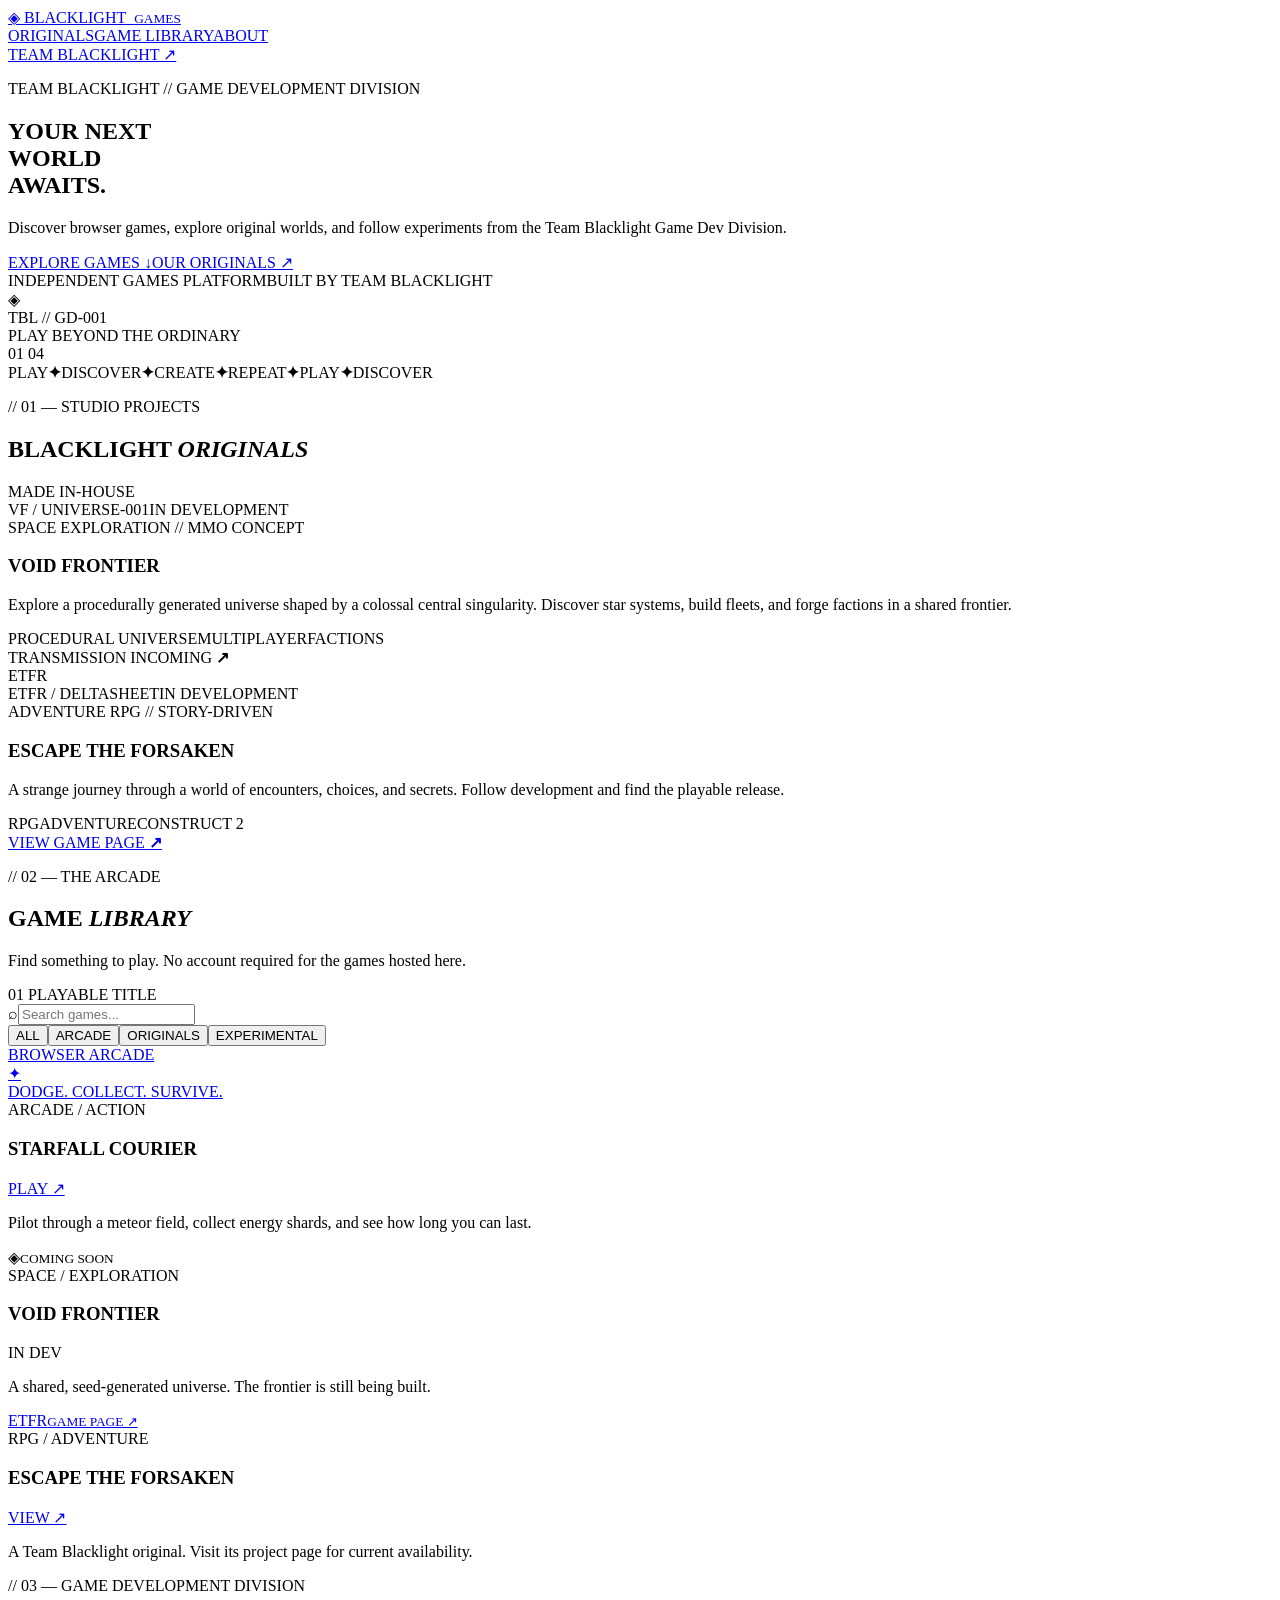
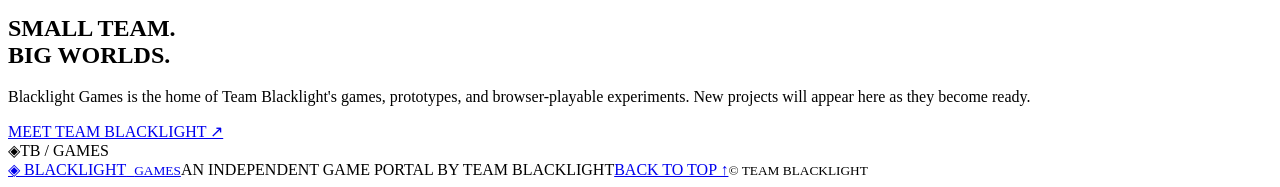
==== games/index.html @ cc34353e "Add Blacklight Games portal homepage" ====
<!doctype html>
<html lang="en">
<head>
  <meta charset="utf-8">
  <meta name="viewport" content="width=device-width,initial-scale=1">
  <meta name="theme-color" content="#080a10">
  <meta name="description" content="Team Blacklight Games — browser games, original worlds, and experimental releases.">
  <title>BLACKLIGHT GAMES // PLAY</title>
  <link rel="icon" href="../logo.ico">
  <link rel="stylesheet" href="style.css">
  <script defer src="app.js"></script>
</head>
<body>
  <header class="topbar">
    <a class="brand" href="#home"><span class="brand-mark">◈</span> BLACKLIGHT<span class="cyan">_</span><small>GAMES</small></a>
    <nav aria-label="Main navigation">
      <a href="#originals">ORIGINALS</a><a href="#library">GAME LIBRARY</a><a href="#about">ABOUT</a>
    </nav>
    <a class="studio-link" href="https://teamblacklight.ca">TEAM BLACKLIGHT ↗</a>
  </header>

  <main id="home">
    <section class="hero">
      <div class="hero-grid" aria-hidden="true"></div>
      <div class="hero-copy">
        <p class="eyebrow"><span class="pulse"></span> TEAM BLACKLIGHT // GAME DEVELOPMENT DIVISION</p>
        <h1>YOUR NEXT<br><span class="gradient">WORLD</span><br>AWAITS.</h1>
        <p class="lead">Discover browser games, explore original worlds, and follow experiments from the Team Blacklight Game Dev Division.</p>
        <div class="hero-actions"><a class="button primary" href="#library">EXPLORE GAMES <span>↓</span></a><a class="button ghost" href="#originals">OUR ORIGINALS ↗</a></div>
        <div class="hero-meta"><span>INDEPENDENT GAMES PLATFORM</span><span>BUILT BY TEAM BLACKLIGHT</span></div>
      </div>
      <div class="hero-art" aria-hidden="true">
        <div class="orbit orbit-a"></div><div class="orbit orbit-b"></div><div class="orbit orbit-c"></div>
        <div class="core"><span>◈</span></div><div class="art-label label-top">TBL // GD-001</div><div class="art-label label-bottom">PLAY BEYOND THE ORDINARY</div>
      </div>
      <div class="hero-index">01 <i></i> 04</div>
    </section>

    <section class="ticker" aria-label="Platform features"><span>PLAY</span><b>✦</b><span>DISCOVER</span><b>✦</b><span>CREATE</span><b>✦</b><span>REPEAT</span><b>✦</b><span>PLAY</span><b>✦</b><span>DISCOVER</span></section>

    <section class="section" id="originals">
      <div class="section-head"><div><p class="eyebrow">// 01 — STUDIO PROJECTS</p><h2>BLACKLIGHT <em>ORIGINALS</em></h2></div><span class="section-tag">MADE IN-HOUSE</span></div>
      <div class="original-grid">
        <article class="feature-card void-card">
          <div class="feature-visual void-visual"><div class="planet"></div><div class="planet-ring"></div><span class="visual-code">VF / UNIVERSE-001</span><span class="visual-status">IN DEVELOPMENT</span></div>
          <div class="feature-info"><div class="feature-kicker">SPACE EXPLORATION // MMO CONCEPT</div><h3>VOID FRONTIER</h3><p>Explore a procedurally generated universe shaped by a colossal central singularity. Discover star systems, build fleets, and forge factions in a shared frontier.</p><div class="tag-row"><span>PROCEDURAL UNIVERSE</span><span>MULTIPLAYER</span><span>FACTIONS</span></div><span class="soon">TRANSMISSION INCOMING <b>↗</b></span></div>
        </article>
        <article class="feature-card etfr-card">
          <div class="feature-visual etfr-visual"><div class="etfr-symbol">E<span>T</span>F<span>R</span></div><span class="visual-code">ETFR / DELTASHEET</span><span class="visual-status">IN DEVELOPMENT</span></div>
          <div class="feature-info"><div class="feature-kicker">ADVENTURE RPG // STORY-DRIVEN</div><h3>ESCAPE THE FORSAKEN</h3><p>A strange journey through a world of encounters, choices, and secrets. Follow development and find the playable release.</p><div class="tag-row"><span>RPG</span><span>ADVENTURE</span><span>CONSTRUCT 2</span></div><a class="text-link" href="https://innygr.itch.io/escape-the-forsaken" target="_blank" rel="noopener noreferrer">VIEW GAME PAGE <b>↗</b></a></div>
        </article>
      </div>
    </section>

    <section class="section library-section" id="library">
      <div class="section-head"><div><p class="eyebrow">// 02 — THE ARCADE</p><h2>GAME <em>LIBRARY</em></h2><p class="section-sub">Find something to play. No account required for the games hosted here.</p></div><span class="section-tag" id="game-count">01 PLAYABLE TITLE</span></div>
      <div class="library-tools"><label class="search-box"><span>⌕</span><input id="game-search" type="search" placeholder="Search games..." autocomplete="off" aria-label="Search games"></label><div class="filters" role="group" aria-label="Filter games"><button class="filter active" data-filter="all">ALL</button><button class="filter" data-filter="arcade">ARCADE</button><button class="filter" data-filter="original">ORIGINALS</button><button class="filter" data-filter="experimental">EXPERIMENTAL</button></div></div>
      <div class="game-grid" id="game-grid">
        <article class="game-card" data-category="arcade" data-search="starfall courier arcade space action">
          <a class="game-cover starfall-cover" href="arcade/starfall-courier.html" aria-label="Play Starfall Courier"><span class="cover-chip">BROWSER ARCADE</span><div class="starfall-icon">✦</div><span class="cover-bottom">DODGE. COLLECT. SURVIVE.</span></a>
          <div class="game-details"><div><span class="game-type">ARCADE / ACTION</span><h3>STARFALL COURIER</h3></div><a class="play-button" href="arcade/starfall-courier.html">PLAY ↗</a></div>
          <p class="game-description">Pilot through a meteor field, collect energy shards, and see how long you can last.</p>
        </article>
        <article class="game-card coming-card" data-category="original" data-search="void frontier space exploration mmo">
          <div class="coming-cover"><span>◈</span><small>COMING SOON</small></div><div class="game-details"><div><span class="game-type">SPACE / EXPLORATION</span><h3>VOID FRONTIER</h3></div><span class="status-pill">IN DEV</span></div><p class="game-description">A shared, seed-generated universe. The frontier is still being built.</p>
        </article>
        <article class="game-card coming-card" data-category="original" data-search="escape forsaken etfr rpg adventure">
          <a class="coming-cover etfr-mini" href="https://innygr.itch.io/escape-the-forsaken" target="_blank" rel="noopener noreferrer"><span>ETFR</span><small>GAME PAGE ↗</small></a><div class="game-details"><div><span class="game-type">RPG / ADVENTURE</span><h3>ESCAPE THE FORSAKEN</h3></div><a class="play-button" href="https://innygr.itch.io/escape-the-forsaken" target="_blank" rel="noopener noreferrer">VIEW ↗</a></div><p class="game-description">A Team Blacklight original. Visit its project page for current availability.</p>
        </article>
      </div>
      <p class="empty-state" id="empty-state" hidden>No games match that search. Try another title or category.</p>
    </section>

    <section class="callout" id="about"><div><p class="eyebrow">// 03 — GAME DEVELOPMENT DIVISION</p><h2>SMALL TEAM.<br><span class="gradient">BIG WORLDS.</span></h2><p>Blacklight Games is the home of Team Blacklight's games, prototypes, and browser-playable experiments. New projects will appear here as they become ready.</p><a class="button primary" href="https://teamblacklight.ca">MEET TEAM BLACKLIGHT ↗</a></div><div class="callout-mark" aria-hidden="true">◈<span>TB / GAMES</span></div></section>
  </main>
  <footer><a class="brand" href="#home"><span class="brand-mark">◈</span> BLACKLIGHT<span class="cyan">_</span><small>GAMES</small></a><span>AN INDEPENDENT GAME PORTAL BY TEAM BLACKLIGHT</span><a href="#home">BACK TO TOP ↑</a><small>© <span id="year"></span> TEAM BLACKLIGHT</small></footer>
</body>
</html>
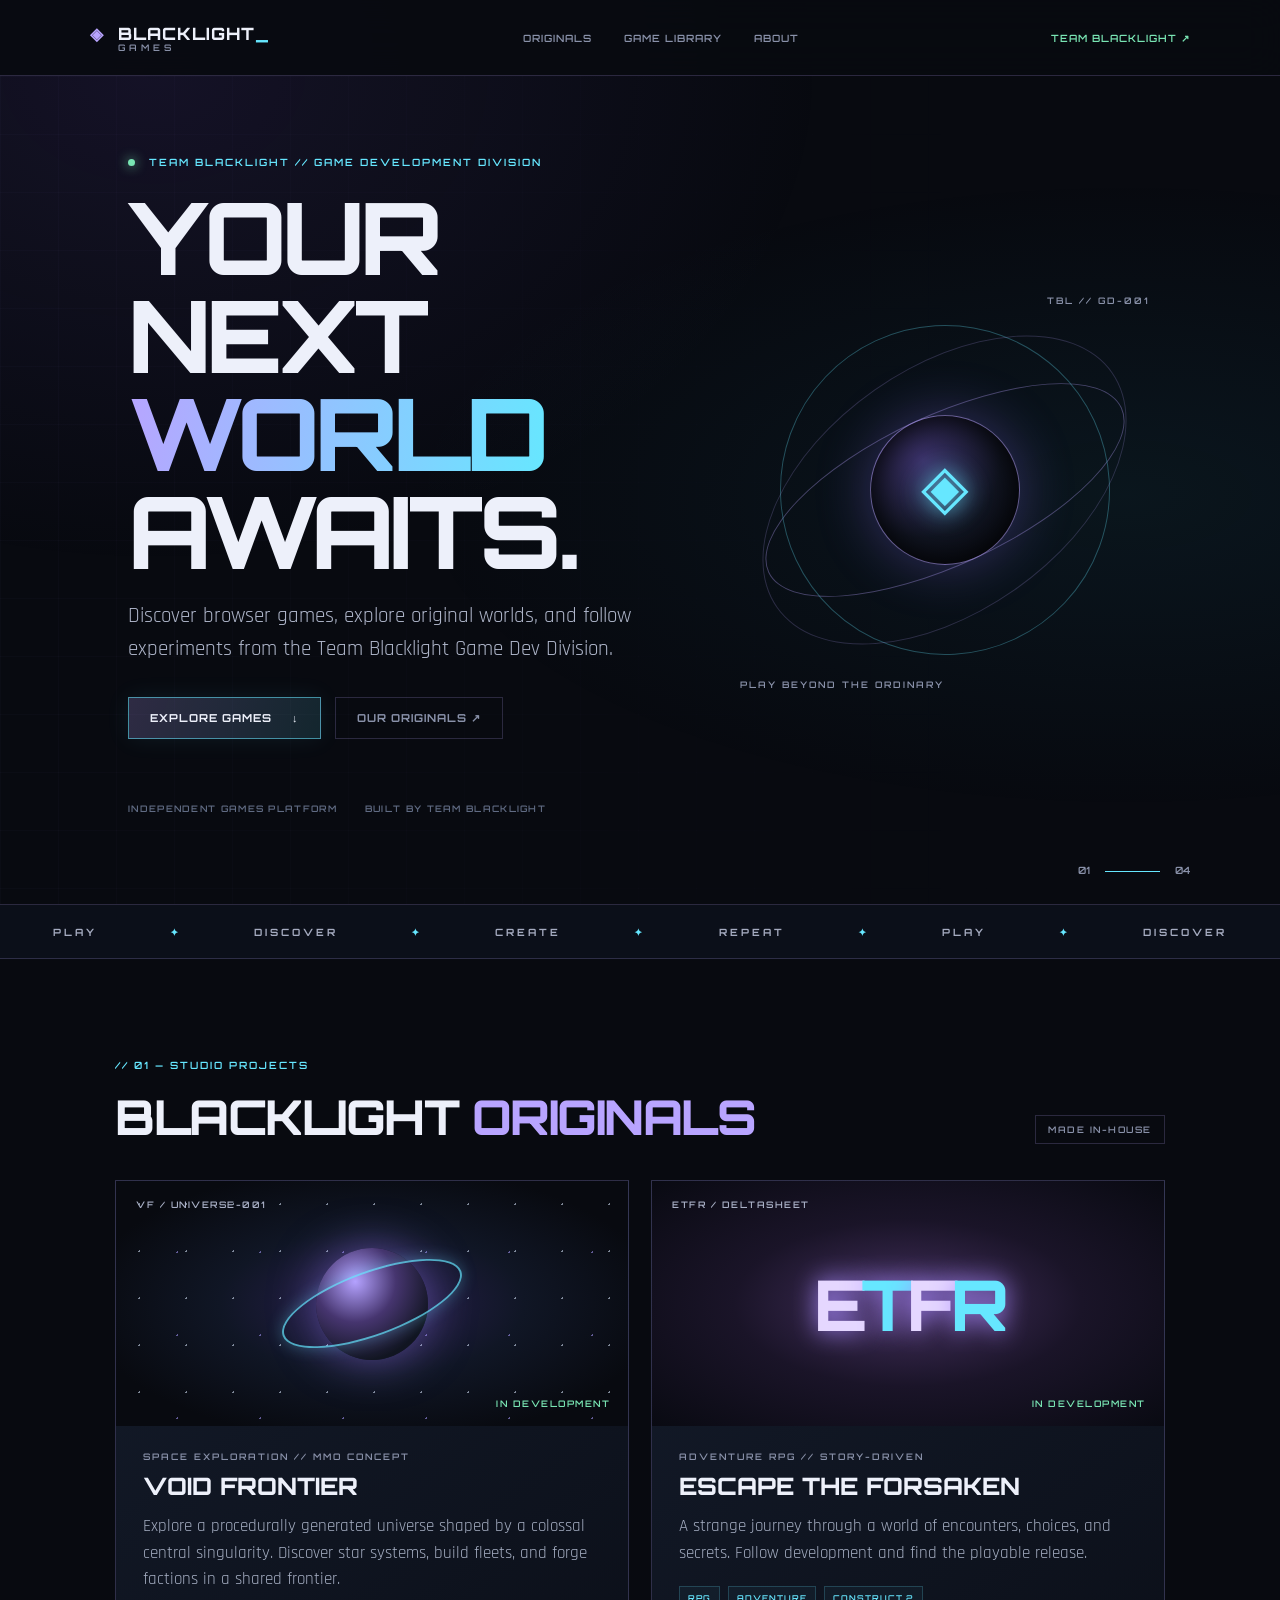
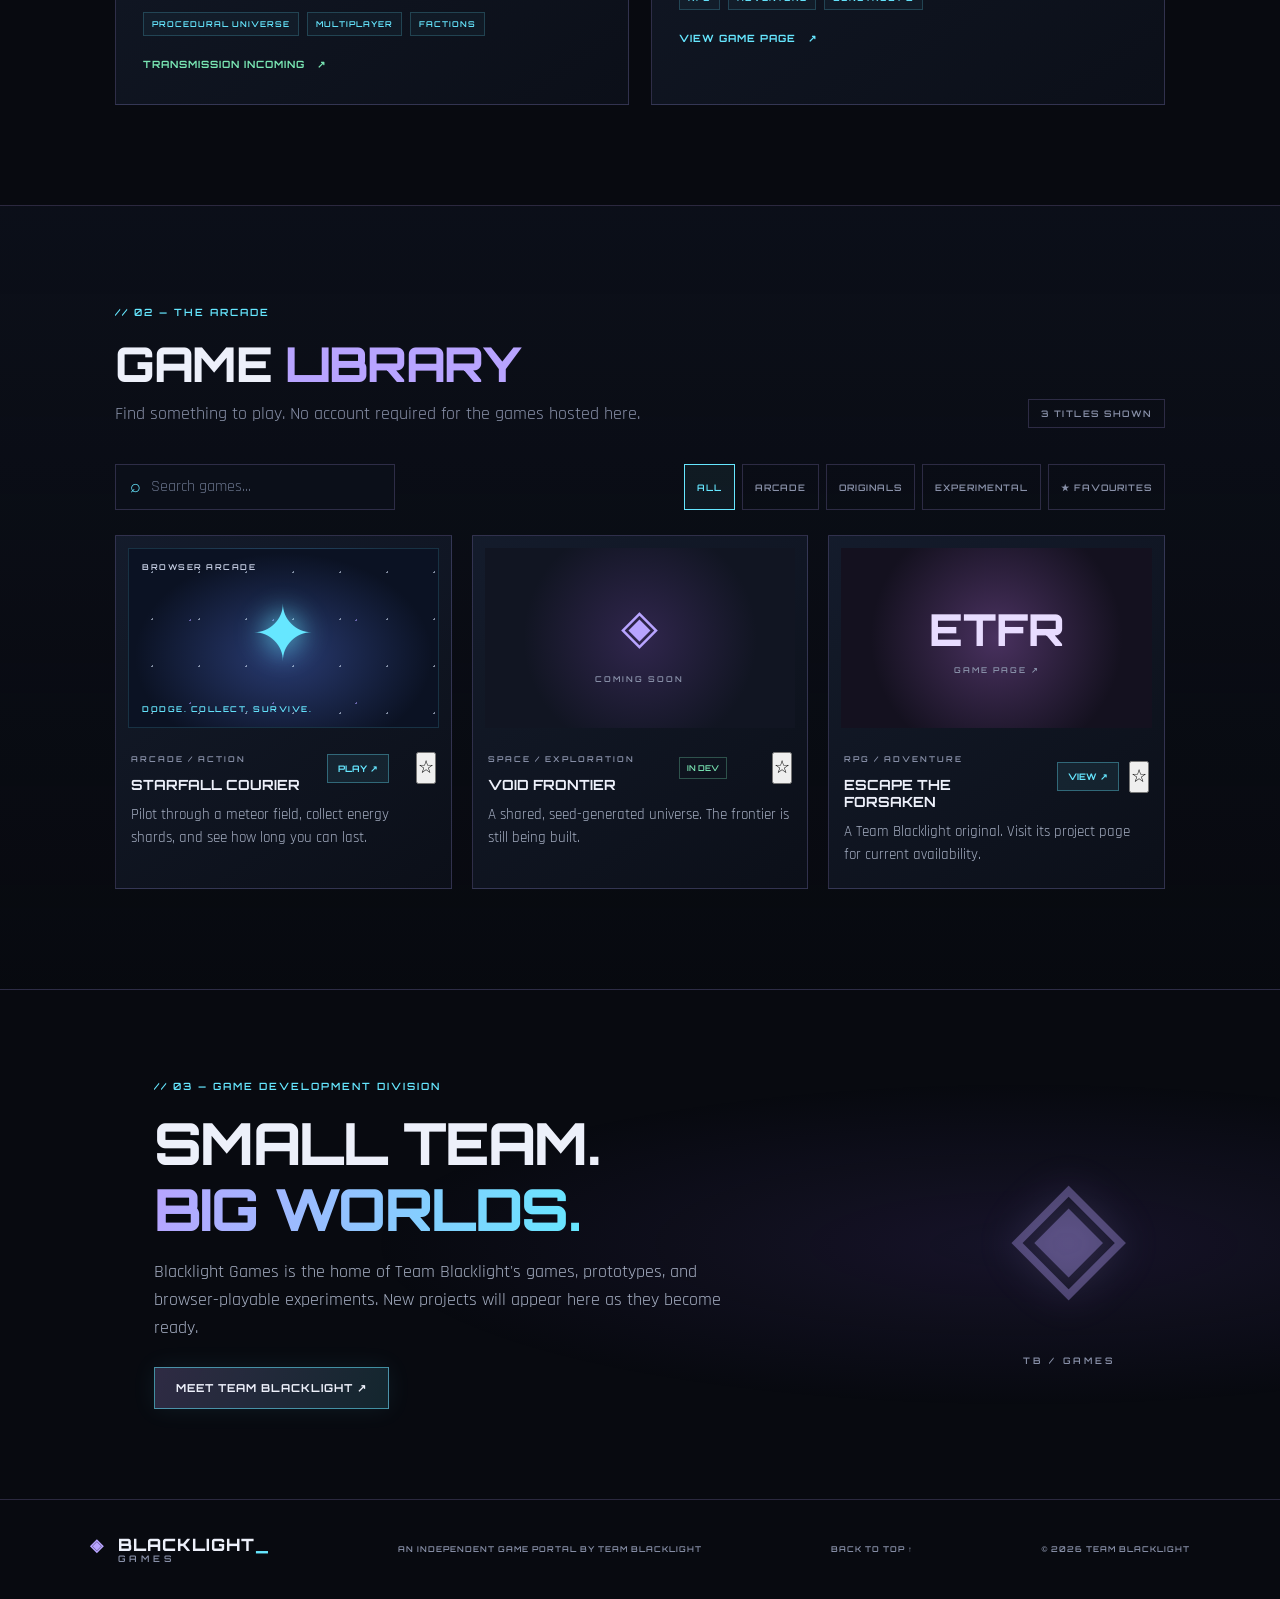
==== commit 093b2485: "Add recently played and favourites sections to games portal" ====
--- a/games/index.html
+++ b/games/index.html
@@ -52,19 +52,33 @@
       </div>
     </section>
 
+    <section class="section recent-section" id="recent-section" hidden>
+      <div class="section-head"><div><p class="eyebrow">// QUICK RESUME</p><h2>RECENTLY <em>PLAYED</em></h2><p class="section-sub">Your recent games are saved on this device.</p></div><span class="section-tag">LOCAL HISTORY</span></div>
+      <div class="recent-grid" id="recent-grid"></div>
+    </section>
+
     <section class="section library-section" id="library">
-      <div class="section-head"><div><p class="eyebrow">// 02 — THE ARCADE</p><h2>GAME <em>LIBRARY</em></h2><p class="section-sub">Find something to play. No account required for the games hosted here.</p></div><span class="section-tag" id="game-count">01 PLAYABLE TITLE</span></div>
-      <div class="library-tools"><label class="search-box"><span>⌕</span><input id="game-search" type="search" placeholder="Search games..." autocomplete="off" aria-label="Search games"></label><div class="filters" role="group" aria-label="Filter games"><button class="filter active" data-filter="all">ALL</button><button class="filter" data-filter="arcade">ARCADE</button><button class="filter" data-filter="original">ORIGINALS</button><button class="filter" data-filter="experimental">EXPERIMENTAL</button></div></div>
+      <div class="section-head"><div><p class="eyebrow">// 02 — THE ARCADE</p><h2>GAME <em>LIBRARY</em></h2><p class="section-sub">Find something to play. No account required for the games hosted here.</p></div><span class="section-tag" id="game-count">GAMES</span></div>
+      <div class="library-tools">
+        <label class="search-box"><span>⌕</span><input id="game-search" type="search" placeholder="Search games..." autocomplete="off" aria-label="Search games"></label>
+        <div class="filters" role="group" aria-label="Filter games">
+          <button class="filter active" data-filter="all">ALL</button>
+          <button class="filter" data-filter="arcade">ARCADE</button>
+          <button class="filter" data-filter="original">ORIGINALS</button>
+          <button class="filter" data-filter="experimental">EXPERIMENTAL</button>
+          <button class="filter" data-filter="favourites">★ FAVOURITES</button>
+        </div>
+      </div>
       <div class="game-grid" id="game-grid">
-        <article class="game-card" data-category="arcade" data-search="starfall courier arcade space action">
+        <article class="game-card" data-game-id="starfall-courier" data-category="arcade" data-search="starfall courier arcade space action">
           <a class="game-cover starfall-cover" href="arcade/starfall-courier.html" aria-label="Play Starfall Courier"><span class="cover-chip">BROWSER ARCADE</span><div class="starfall-icon">✦</div><span class="cover-bottom">DODGE. COLLECT. SURVIVE.</span></a>
           <div class="game-details"><div><span class="game-type">ARCADE / ACTION</span><h3>STARFALL COURIER</h3></div><a class="play-button" href="arcade/starfall-courier.html">PLAY ↗</a></div>
           <p class="game-description">Pilot through a meteor field, collect energy shards, and see how long you can last.</p>
         </article>
-        <article class="game-card coming-card" data-category="original" data-search="void frontier space exploration mmo">
+        <article class="game-card coming-card" data-game-id="void-frontier" data-category="original" data-search="void frontier space exploration mmo">
           <div class="coming-cover"><span>◈</span><small>COMING SOON</small></div><div class="game-details"><div><span class="game-type">SPACE / EXPLORATION</span><h3>VOID FRONTIER</h3></div><span class="status-pill">IN DEV</span></div><p class="game-description">A shared, seed-generated universe. The frontier is still being built.</p>
         </article>
-        <article class="game-card coming-card" data-category="original" data-search="escape forsaken etfr rpg adventure">
+        <article class="game-card coming-card" data-game-id="escape-the-forsaken" data-category="original" data-search="escape forsaken etfr rpg adventure">
           <a class="coming-cover etfr-mini" href="https://innygr.itch.io/escape-the-forsaken" target="_blank" rel="noopener noreferrer"><span>ETFR</span><small>GAME PAGE ↗</small></a><div class="game-details"><div><span class="game-type">RPG / ADVENTURE</span><h3>ESCAPE THE FORSAKEN</h3></div><a class="play-button" href="https://innygr.itch.io/escape-the-forsaken" target="_blank" rel="noopener noreferrer">VIEW ↗</a></div><p class="game-description">A Team Blacklight original. Visit its project page for current availability.</p>
         </article>
       </div>
--- a/games/style.css
+++ b/games/style.css
@@ -0,0 +1,6 @@
+@import url('https://fonts.googleapis.com/css2?family=Orbitron:wght@400;500;600;700;800&family=Rajdhani:wght@400;500;600;700&display=swap');
+:root{--bg:#080a10;--panel:#101522;--panel2:#151d2d;--purple:#b8a4ff;--cyan:#66e7ff;--green:#79e5b3;--text:#edf0fa;--muted:#8991a9;--line:rgba(184,164,255,.2)}
+*{box-sizing:border-box;margin:0;padding:0}html{scroll-behavior:smooth;scroll-padding-top:90px}body{background:var(--bg);color:var(--text);font:18px/1.55 'Rajdhani',sans-serif;overflow-x:hidden}body:before{content:"";position:fixed;inset:0;z-index:-1;pointer-events:none;background:radial-gradient(ellipse at 12% 8%,rgba(104,76,190,.13),transparent 42%),radial-gradient(ellipse at 88% 55%,rgba(38,161,190,.08),transparent 45%)}a{color:inherit;text-decoration:none}button,input{font:inherit}button{cursor:pointer}::selection{background:var(--purple);color:var(--bg)}.cyan{color:var(--cyan)}.gradient{background:linear-gradient(100deg,var(--purple),var(--cyan));background-clip:text;-webkit-background-clip:text;color:transparent}.topbar{height:76px;padding:0 7%;display:flex;align-items:center;justify-content:space-between;gap:24px;position:sticky;top:0;z-index:20;background:rgba(8,10,16,.9);border-bottom:1px solid var(--line);backdrop-filter:blur(18px)}.brand{font:800 17px Orbitron,sans-serif;letter-spacing:1px;white-space:nowrap}.brand-mark{color:var(--purple);margin-right:8px}.brand small{display:block;font:600 9px Orbitron,sans-serif;letter-spacing:4px;color:var(--muted);padding-left:28px;margin-top:-2px}.topbar nav{display:flex;gap:clamp(12px,2.5vw,34px)}.topbar nav a,.studio-link{font:600 10px Orbitron,sans-serif;letter-spacing:1px;color:var(--muted)}.topbar nav a:hover,.studio-link:hover{color:var(--cyan)}.studio-link{color:var(--green);white-space:nowrap}.hero{min-height:650px;position:relative;isolation:isolate;display:flex;align-items:center;padding:80px 10% 90px;overflow:hidden;border-bottom:1px solid var(--line)}.hero-grid{position:absolute;inset:0;z-index:-1;opacity:.25;background-image:linear-gradient(rgba(184,164,255,.1) 1px,transparent 1px),linear-gradient(90deg,rgba(184,164,255,.1) 1px,transparent 1px);background-size:58px 58px;mask-image:linear-gradient(90deg,black,transparent 85%)}.hero-copy{max-width:610px;z-index:2}.eyebrow,.feature-kicker,.game-type{font:600 10px Orbitron,sans-serif;letter-spacing:2px;color:var(--cyan)}.eyebrow{margin-bottom:18px}.pulse{display:inline-block;width:7px;height:7px;border-radius:50%;background:var(--green);box-shadow:0 0 12px var(--green);margin-right:9px}.hero h1{font:800 clamp(54px,8vw,100px)/.98 Orbitron,sans-serif;letter-spacing:-5px;margin:20px 0}.lead{max-width:510px;color:#aeb5c9;font-size:21px}.hero-actions{display:flex;gap:14px;margin-top:32px;flex-wrap:wrap}.button{display:inline-flex;align-items:center;gap:20px;padding:13px 21px;font:700 11px Orbitron,sans-serif;letter-spacing:1px;border:1px solid var(--line);transition:.2s}.button.primary{background:linear-gradient(110deg,rgba(184,164,255,.22),rgba(102,231,255,.13));border-color:rgba(102,231,255,.55);box-shadow:0 0 25px rgba(102,231,255,.08)}.button:hover{transform:translateY(-3px);border-color:var(--cyan);box-shadow:0 0 25px rgba(102,231,255,.15)}.button.ghost{color:var(--muted)}.hero-meta{display:flex;gap:28px;margin-top:64px;color:#606b83;font:600 9px Orbitron,sans-serif;letter-spacing:1.3px}.hero-art{position:absolute;width:440px;height:440px;right:9%;top:50%;transform:translateY(-50%);display:grid;place-items:center}.orbit{position:absolute;border:1px solid rgba(184,164,255,.35);border-radius:50%;transform:rotate(-25deg)}.orbit-a{width:390px;height:150px}.orbit-b{width:330px;height:330px;border-color:rgba(102,231,255,.3)}.orbit-c{width:245px;height:410px;transform:rotate(55deg);border-color:rgba(184,164,255,.2)}.core{width:150px;height:150px;border-radius:50%;display:grid;place-items:center;background:radial-gradient(circle at 35% 30%,#3c326b,#111522 55%,#05060a);box-shadow:0 0 55px rgba(142,111,255,.32),inset 0 0 35px #000;border:1px solid rgba(184,164,255,.5)}.core span{font-size:62px;color:var(--cyan);text-shadow:0 0 25px var(--cyan)}.art-label{position:absolute;color:var(--muted);font:600 9px Orbitron,sans-serif;letter-spacing:2px}.label-top{top:25px;right:15px}.label-bottom{bottom:20px;left:15px}.hero-index{position:absolute;bottom:28px;right:7%;font:600 10px Orbitron,sans-serif;color:var(--muted)}.hero-index i{display:inline-block;width:55px;height:1px;background:var(--cyan);vertical-align:middle;margin:0 12px}.ticker{height:54px;display:flex;justify-content:space-evenly;align-items:center;gap:20px;overflow:hidden;border-bottom:1px solid var(--line);background:rgba(16,21,34,.55);font:700 10px Orbitron,sans-serif;letter-spacing:3px;color:#a5abc0;white-space:nowrap}.ticker b{color:var(--cyan)}.section{padding:100px 9%}.section-head{display:flex;align-items:end;justify-content:space-between;gap:25px;margin-bottom:36px}.section-head h2,.callout h2{font:800 clamp(28px,4vw,48px)/1.15 Orbitron,sans-serif;letter-spacing:-1.5px}.section-head h2 em{font-style:normal;color:var(--purple)}.section-tag{font:600 9px Orbitron,sans-serif;letter-spacing:1.5px;color:var(--muted);border:1px solid var(--line);padding:8px 12px}.original-grid{display:grid;grid-template-columns:1fr 1fr;gap:22px}.feature-card,.game-card{background:linear-gradient(145deg,rgba(21,29,45,.95),rgba(12,16,26,.95));border:1px solid var(--line);overflow:hidden;transition:transform .25s,border-color .25s}.feature-card:hover,.game-card:hover{transform:translateY(-5px);border-color:rgba(102,231,255,.5)}.feature-visual{height:245px;position:relative;overflow:hidden;display:grid;place-items:center}.void-visual{background:radial-gradient(ellipse at 50% 50%,#29204f 0, #101625 42%,#080a10 80%)}.void-visual:before,.starfall-cover:before{content:"";position:absolute;inset:0;background-image:radial-gradient(#dceaff 1px,transparent 1px),radial-gradient(#a99bff 1px,transparent 1px);background-size:47px 47px,83px 83px;background-position:0 0,20px 30px;opacity:.55}.planet{width:112px;height:112px;border-radius:50%;background:radial-gradient(circle at 35% 30%,#b4a2ff,#46356f 38%,#111521 75%);box-shadow:0 0 45px rgba(156,127,255,.5);z-index:1}.planet-ring{position:absolute;width:190px;height:65px;border:2px solid rgba(102,231,255,.7);border-radius:50%;transform:rotate(-20deg);z-index:2;box-shadow:0 0 16px rgba(102,231,255,.3)}.visual-code,.visual-status{position:absolute;z-index:3;font:600 9px Orbitron,sans-serif;letter-spacing:1.5px;color:#a9b0c6}.visual-code{top:18px;left:20px}.visual-status{right:18px;bottom:17px;color:var(--green)}.etfr-visual{background:radial-gradient(ellipse at center,#44305e,#1a1428 48%,#090a12)}.etfr-symbol{font:800 70px Orbitron,sans-serif;letter-spacing:-7px;color:#e5d7ff;text-shadow:0 0 24px #a98aff}.etfr-symbol span{color:var(--cyan)}.feature-info{padding:25px 27px 27px}.feature-kicker{font-size:9px;color:var(--muted)}.feature-info h3{font:800 24px Orbitron,sans-serif;margin:9px 0 12px}.feature-info p,.game-description{color:#a5aec2;font-size:17px}.tag-row{display:flex;flex-wrap:wrap;gap:8px;margin-top:20px}.tag-row span{font:600 8px Orbitron,sans-serif;letter-spacing:1px;color:var(--cyan);padding:6px 8px;border:1px solid rgba(102,231,255,.2);background:rgba(102,231,255,.04)}.soon,.text-link{display:inline-flex;margin-top:22px;font:700 10px Orbitron,sans-serif;letter-spacing:1px;color:var(--green);gap:12px}.text-link{color:var(--cyan)}.library-section{background:linear-gradient(180deg,rgba(15,20,33,.55),rgba(8,10,16,.15));border-top:1px solid var(--line);border-bottom:1px solid var(--line)}.section-sub{color:var(--muted);margin-top:9px}.library-tools{display:flex;justify-content:space-between;gap:18px;margin-bottom:25px;flex-wrap:wrap}.search-box{display:flex;align-items:center;gap:10px;min-width:min(100%,280px);padding:8px 14px;border:1px solid var(--line);background:#0b0f19;color:var(--cyan)}.search-box input{width:100%;background:none;border:0;outline:0;color:var(--text);font-size:16px}.search-box input::placeholder{color:#667087}.filters{display:flex;gap:7px;flex-wrap:wrap}.filter{background:transparent;color:var(--muted);border:1px solid var(--line);padding:9px 12px;font:600 9px Orbitron,sans-serif;letter-spacing:1px}.filter:hover,.filter.active{color:var(--cyan);border-color:var(--cyan);background:rgba(102,231,255,.06)}.game-grid{display:grid;grid-template-columns:repeat(3,1fr);gap:20px}.game-card{padding:12px}.game-cover,.coming-cover{height:180px;position:relative;display:flex;align-items:center;justify-content:center;overflow:hidden;background:#10182a}.starfall-cover{background:radial-gradient(ellipse at 50% 60%,#293b72,#0b1223 68%);border:1px solid rgba(102,231,255,.15)}.starfall-icon{z-index:1;font-size:76px;color:var(--cyan);text-shadow:0 0 28px var(--cyan)}.cover-chip,.cover-bottom{position:absolute;z-index:2;left:13px;font:600 8px Orbitron,sans-serif;letter-spacing:1.5px;color:#c8d0e5}.cover-chip{top:13px}.cover-bottom{bottom:13px;color:var(--cyan)}.game-details{display:flex;justify-content:space-between;align-items:center;gap:10px;padding:15px 3px 7px}.game-type{font-size:8px;color:var(--muted)}.game-details h3{font:700 14px Orbitron,sans-serif;margin-top:5px}.play-button{padding:8px 10px;background:rgba(102,231,255,.08);border:1px solid rgba(102,231,255,.35);color:var(--cyan);font:700 9px Orbitron,sans-serif;white-space:nowrap}.play-button:hover{background:rgba(102,231,255,.18)}.game-description{font-size:15px;padding:3px 3px 9px}.coming-cover{background:radial-gradient(circle,#30264d,#111522 65%);flex-direction:column;gap:8px;color:var(--purple);font-size:48px}.coming-cover small{font:600 8px Orbitron,sans-serif;letter-spacing:2px;color:var(--muted)}.etfr-mini{background:radial-gradient(circle,#49315f,#14111f 70%);font:800 44px Orbitron,sans-serif;color:#e8dcff}.status-pill{font:600 8px Orbitron,sans-serif;color:var(--green);border:1px solid rgba(121,229,179,.3);padding:5px 7px}.empty-state{color:var(--muted);padding:30px;text-align:center;border:1px dashed var(--line)}.callout{padding:90px 12%;display:flex;align-items:center;justify-content:space-between;gap:40px;background:radial-gradient(ellipse at 80% 50%,rgba(103,74,180,.15),transparent 45%)}.callout>div:first-child{max-width:580px}.callout h2{font-size:clamp(36px,5vw,58px);margin:15px 0}.callout p:not(.eyebrow){color:#a5aec2;margin-bottom:25px}.callout-mark{font-size:150px;color:rgba(184,164,255,.35);text-shadow:0 0 45px rgba(184,164,255,.2);text-align:center}.callout-mark span{display:block;font:600 9px Orbitron,sans-serif;letter-spacing:3px;color:var(--muted)}footer{min-height:100px;padding:24px 7%;border-top:1px solid var(--line);display:flex;align-items:center;justify-content:space-between;gap:20px;flex-wrap:wrap}footer>span,footer>a:not(.brand),footer>small{font:600 8px Orbitron,sans-serif;letter-spacing:1px;color:var(--muted)}
+@media(max-width:1000px){.hero-art{right:-90px;opacity:.45}.hero-copy{max-width:570px}.game-grid{grid-template-columns:repeat(2,1fr)}.topbar{padding:0 4%}.section{padding:80px 6%}}
+@media(max-width:700px){.topbar{height:auto;min-height:70px;padding:13px 5%;flex-wrap:wrap}.topbar nav{order:3;width:100%;justify-content:center;padding-bottom:4px}.studio-link{font-size:8px}.hero{min-height:600px;padding:75px 7%}.hero-art{right:-190px;opacity:.22}.hero h1{letter-spacing:-3px}.hero-meta{flex-direction:column;gap:7px;margin-top:42px}.section{padding:68px 6%}.section-head{align-items:start;flex-direction:column}.original-grid,.game-grid{grid-template-columns:1fr}.feature-visual{height:210px}.library-tools{flex-direction:column}.filters{display:grid;grid-template-columns:repeat(2,1fr)}.callout{padding:70px 7%}.callout-mark{display:none}footer{padding:25px 6%;justify-content:center;text-align:center;flex-direction:column}}
+@media(prefers-reduced-motion:reduce){*,*:before,*:after{scroll-behavior:auto!important;transition:none!important;animation:none!important}}
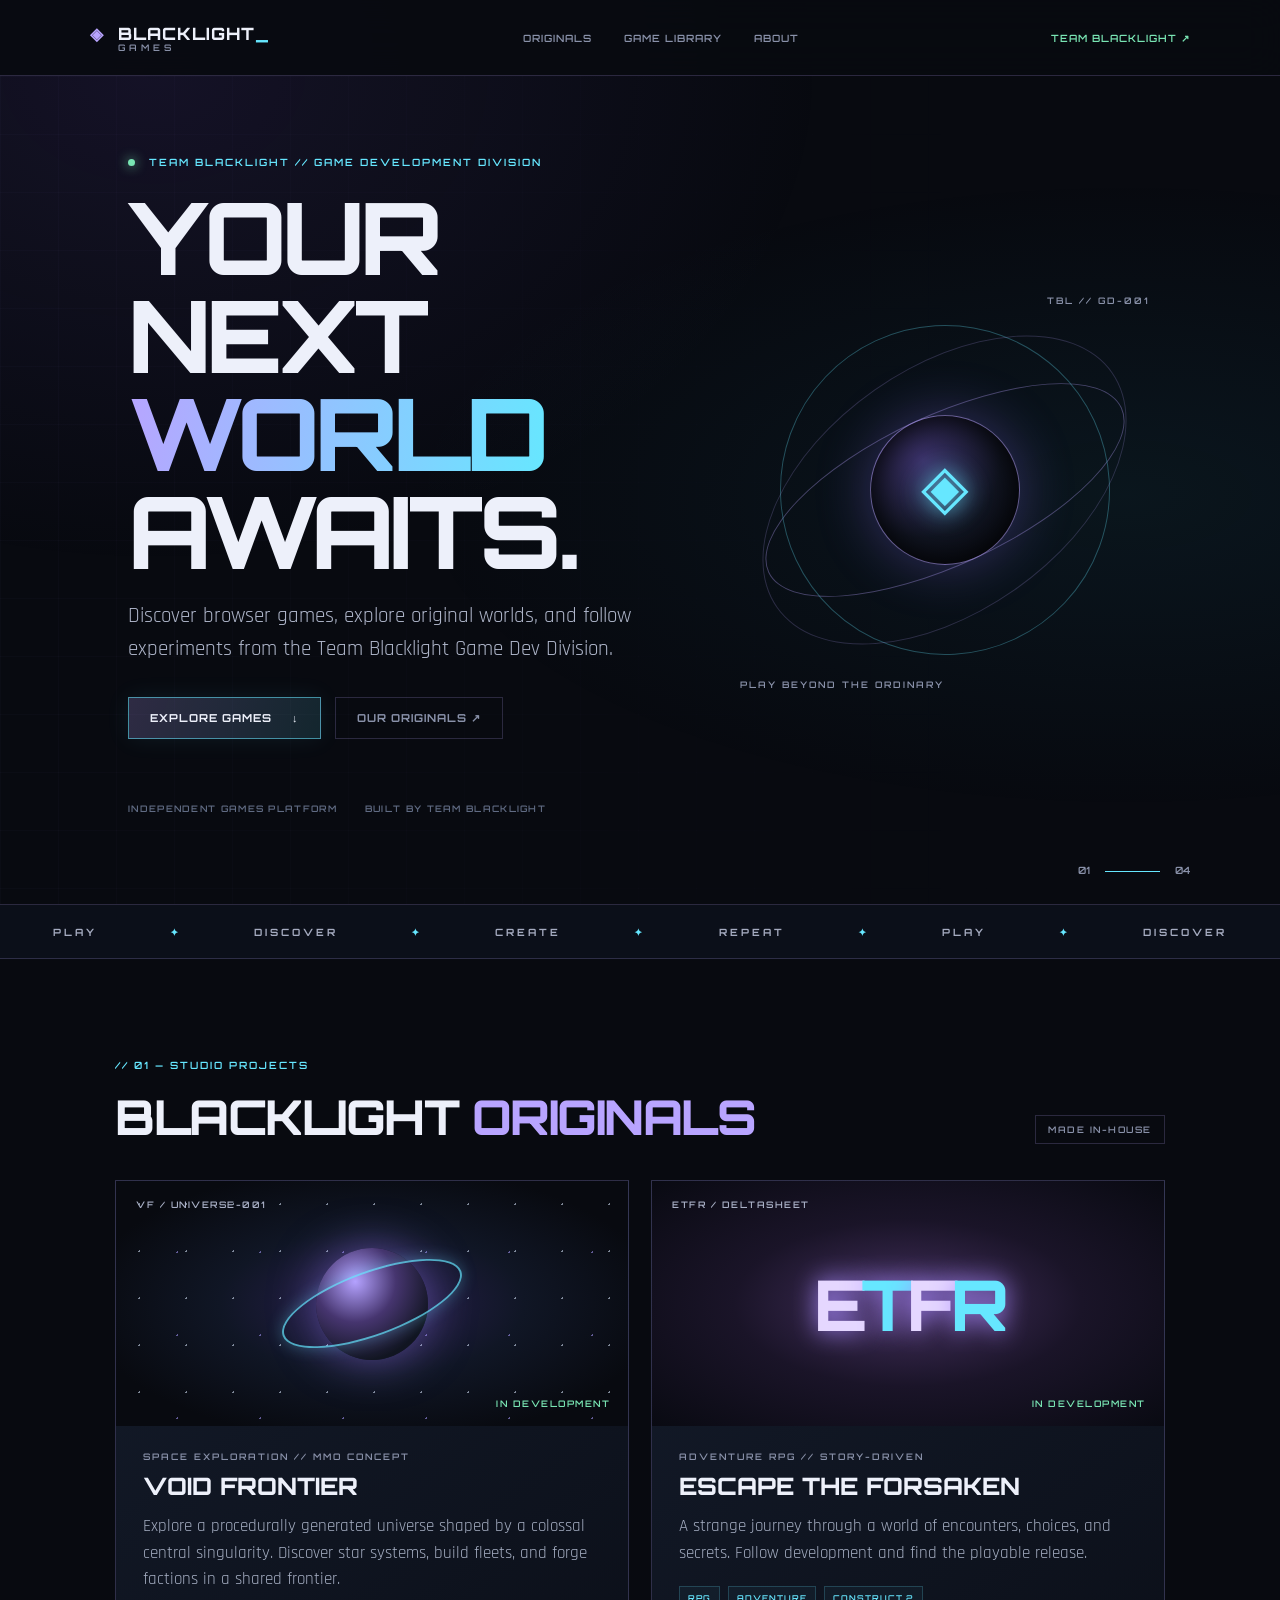
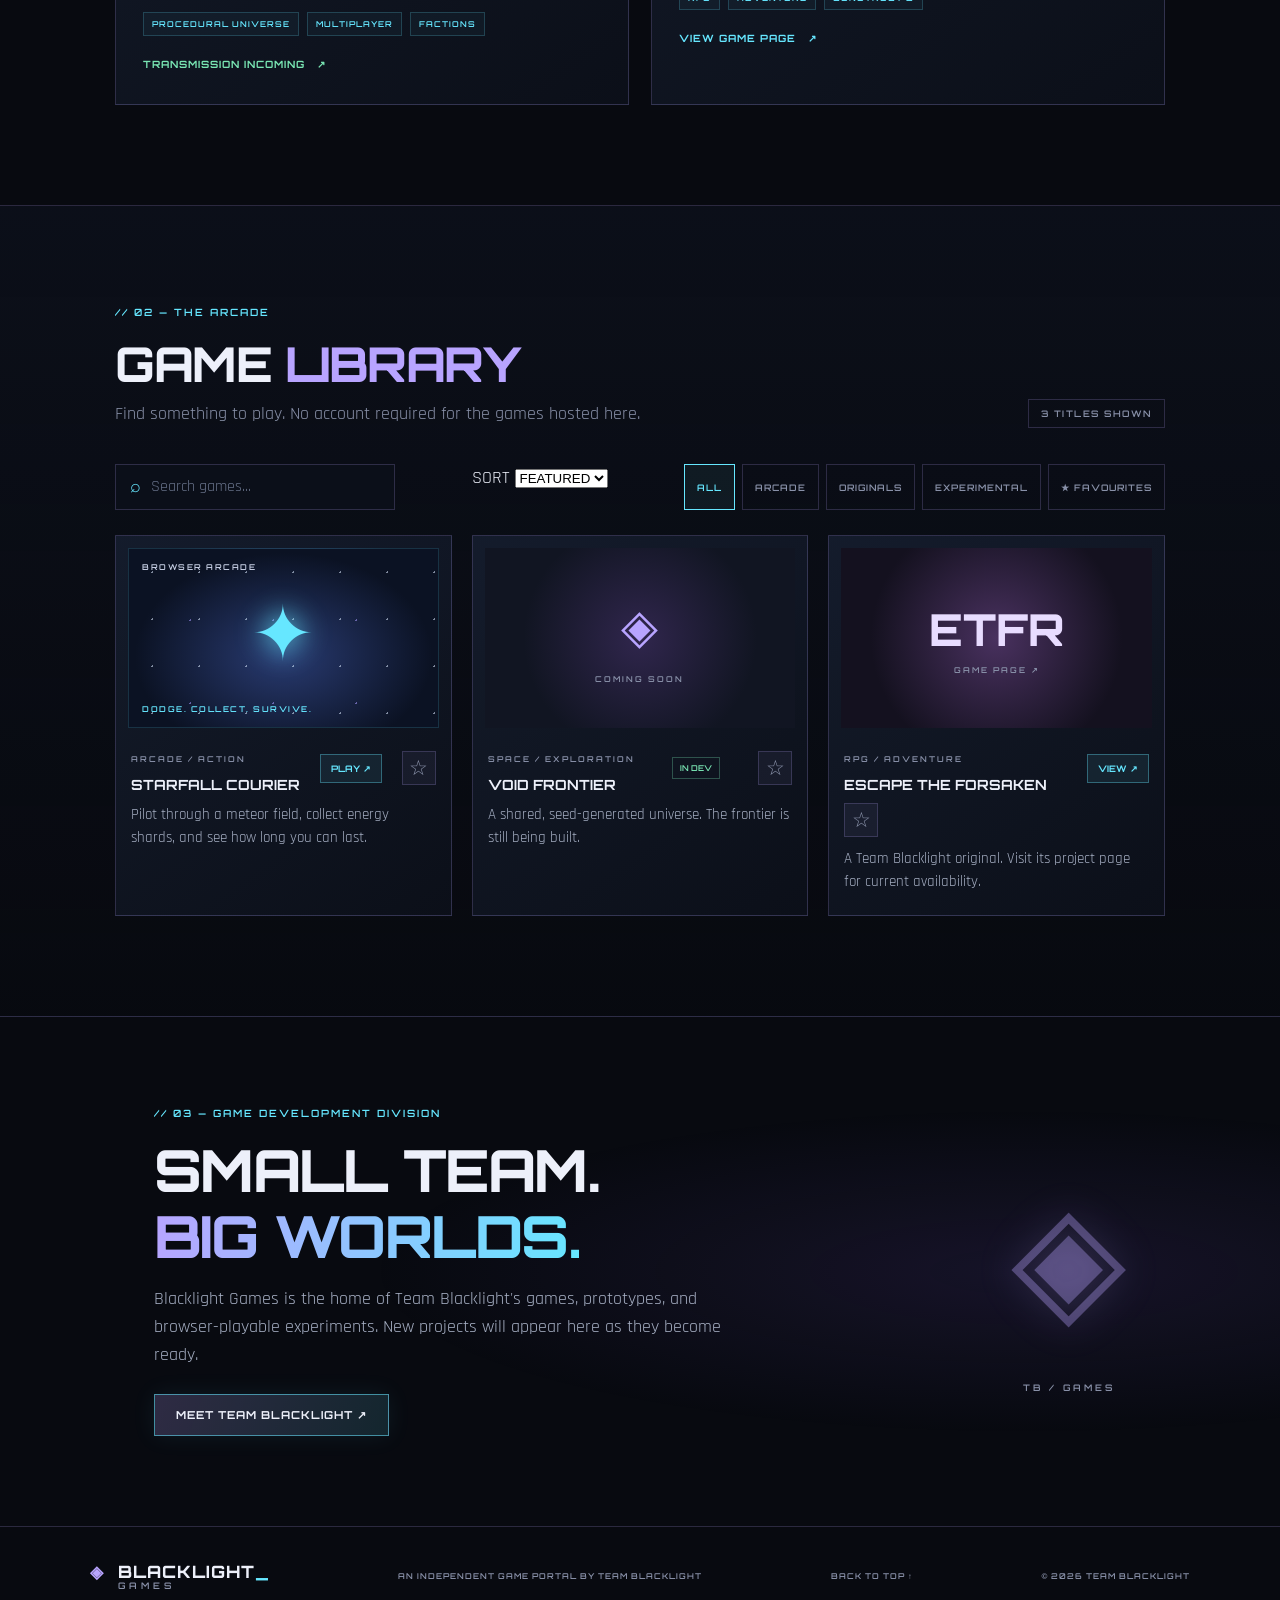
==== commit 44637c23: "Add game sorting and game profile dialog" ====
--- a/games/index.html
+++ b/games/index.html
@@ -61,6 +61,7 @@
       <div class="section-head"><div><p class="eyebrow">// 02 — THE ARCADE</p><h2>GAME <em>LIBRARY</em></h2><p class="section-sub">Find something to play. No account required for the games hosted here.</p></div><span class="section-tag" id="game-count">GAMES</span></div>
       <div class="library-tools">
         <label class="search-box"><span>⌕</span><input id="game-search" type="search" placeholder="Search games..." autocomplete="off" aria-label="Search games"></label>
+        <label class="sort-box">SORT <select id="game-sort" aria-label="Sort games"><option value="featured">FEATURED</option><option value="title">TITLE A–Z</option></select></label>
         <div class="filters" role="group" aria-label="Filter games">
           <button class="filter active" data-filter="all">ALL</button>
           <button class="filter" data-filter="arcade">ARCADE</button>
@@ -87,6 +88,7 @@
 
     <section class="callout" id="about"><div><p class="eyebrow">// 03 — GAME DEVELOPMENT DIVISION</p><h2>SMALL TEAM.<br><span class="gradient">BIG WORLDS.</span></h2><p>Blacklight Games is the home of Team Blacklight's games, prototypes, and browser-playable experiments. New projects will appear here as they become ready.</p><a class="button primary" href="https://teamblacklight.ca">MEET TEAM BLACKLIGHT ↗</a></div><div class="callout-mark" aria-hidden="true">◈<span>TB / GAMES</span></div></section>
   </main>
+  <dialog class="game-dialog" id="game-dialog" aria-labelledby="dialog-title"><form method="dialog"><button class="dialog-close" aria-label="Close game details">×</button></form><div class="dialog-art" id="dialog-art" aria-hidden="true">◈</div><p class="eyebrow" id="dialog-kicker">// GAME PROFILE</p><h2 id="dialog-title">GAME TITLE</h2><p id="dialog-description"></p><div class="dialog-tags" id="dialog-tags"></div><div class="dialog-actions"><a class="button primary" id="dialog-launch" href="#">PLAY GAME ↗</a><button class="button ghost" id="dialog-favourite" type="button">☆ ADD TO FAVOURITES</button></div><p class="dialog-note" id="dialog-note"></p></dialog>
   <footer><a class="brand" href="#home"><span class="brand-mark">◈</span> BLACKLIGHT<span class="cyan">_</span><small>GAMES</small></a><span>AN INDEPENDENT GAME PORTAL BY TEAM BLACKLIGHT</span><a href="#home">BACK TO TOP ↑</a><small>© <span id="year"></span> TEAM BLACKLIGHT</small></footer>
 </body>
 </html>
--- a/games/style.css
+++ b/games/style.css
@@ -4,3 +4,20 @@
 @media(max-width:1000px){.hero-art{right:-90px;opacity:.45}.hero-copy{max-width:570px}.game-grid{grid-template-columns:repeat(2,1fr)}.topbar{padding:0 4%}.section{padding:80px 6%}}
 @media(max-width:700px){.topbar{height:auto;min-height:70px;padding:13px 5%;flex-wrap:wrap}.topbar nav{order:3;width:100%;justify-content:center;padding-bottom:4px}.studio-link{font-size:8px}.hero{min-height:600px;padding:75px 7%}.hero-art{right:-190px;opacity:.22}.hero h1{letter-spacing:-3px}.hero-meta{flex-direction:column;gap:7px;margin-top:42px}.section{padding:68px 6%}.section-head{align-items:start;flex-direction:column}.original-grid,.game-grid{grid-template-columns:1fr}.feature-visual{height:210px}.library-tools{flex-direction:column}.filters{display:grid;grid-template-columns:repeat(2,1fr)}.callout{padding:70px 7%}.callout-mark{display:none}footer{padding:25px 6%;justify-content:center;text-align:center;flex-direction:column}}
 @media(prefers-reduced-motion:reduce){*,*:before,*:after{scroll-behavior:auto!important;transition:none!important;animation:none!important}}
+
+
+/* PLAYER LIBRARY FEATURES */
+[hidden]{display:none!important}
+.favourite-button{flex:0 0 34px;width:34px;height:34px;border:1px solid var(--line);background:rgba(184,164,255,.06);color:var(--muted);font-size:21px;line-height:1;transition:.2s}
+.favourite-button:hover,.favourite-button.is-favourite{color:#ffe28a;border-color:rgba(255,226,138,.55);background:rgba(255,226,138,.08)}
+.favourite-button:focus-visible,.filter:focus-visible,.play-button:focus-visible,.button:focus-visible,.recent-game:focus-visible{outline:2px solid var(--cyan);outline-offset:3px}
+.game-details{flex-wrap:wrap}
+.recent-section{padding-top:65px;padding-bottom:65px}
+.recent-grid{display:grid;grid-template-columns:repeat(4,minmax(0,1fr));gap:14px}
+.recent-game{position:relative;display:flex;min-height:112px;flex-direction:column;justify-content:space-between;padding:17px;background:linear-gradient(145deg,rgba(25,32,50,.96),rgba(12,16,26,.96));border:1px solid var(--line);transition:transform .2s,border-color .2s}
+.recent-game:hover{transform:translateY(-3px);border-color:rgba(102,231,255,.55)}
+.recent-game-type{font:600 8px Orbitron,sans-serif;letter-spacing:1.4px;color:var(--muted)}
+.recent-game strong{font:700 13px Orbitron,sans-serif;max-width:85%}
+.recent-arrow{position:absolute;right:16px;bottom:14px;color:var(--cyan);font-size:19px}
+@media(max-width:900px){.recent-grid{grid-template-columns:repeat(2,minmax(0,1fr))}}
+@media(max-width:520px){.recent-grid{grid-template-columns:1fr}.favourite-button{margin-left:auto}}
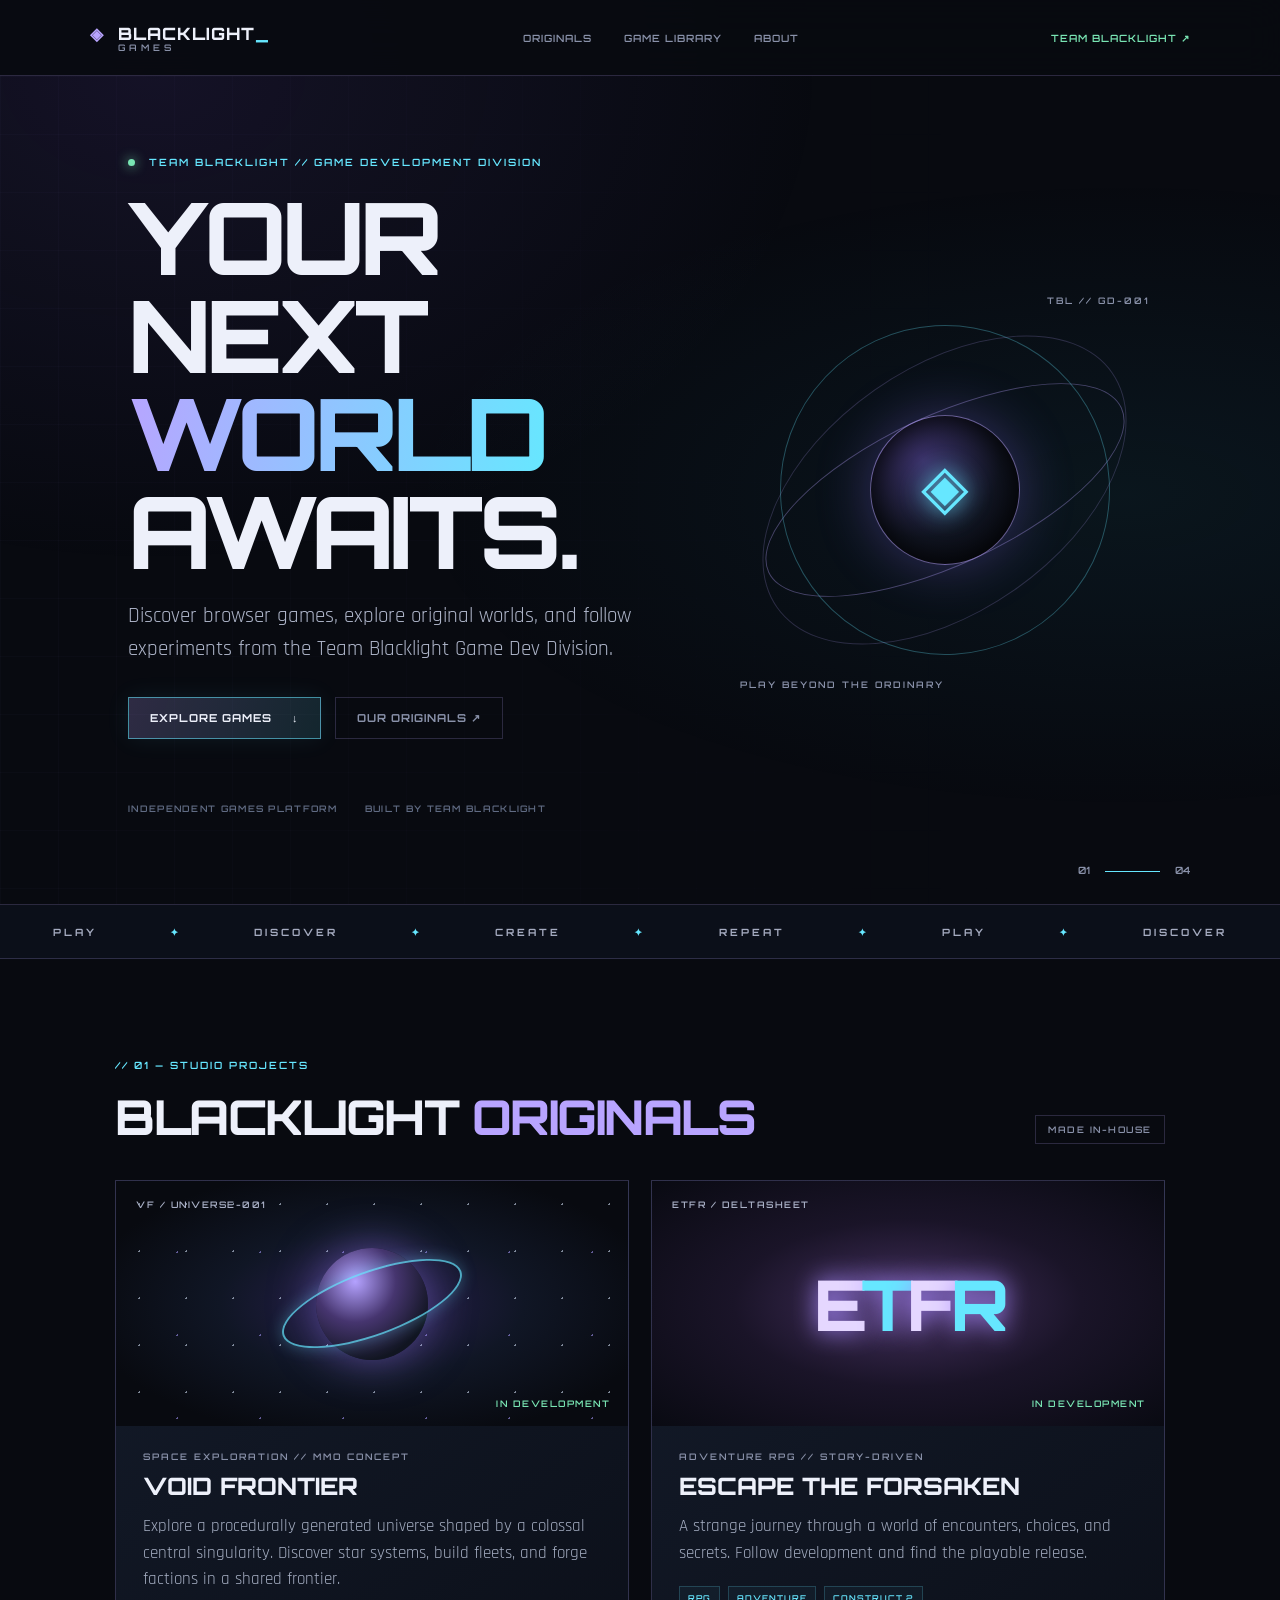
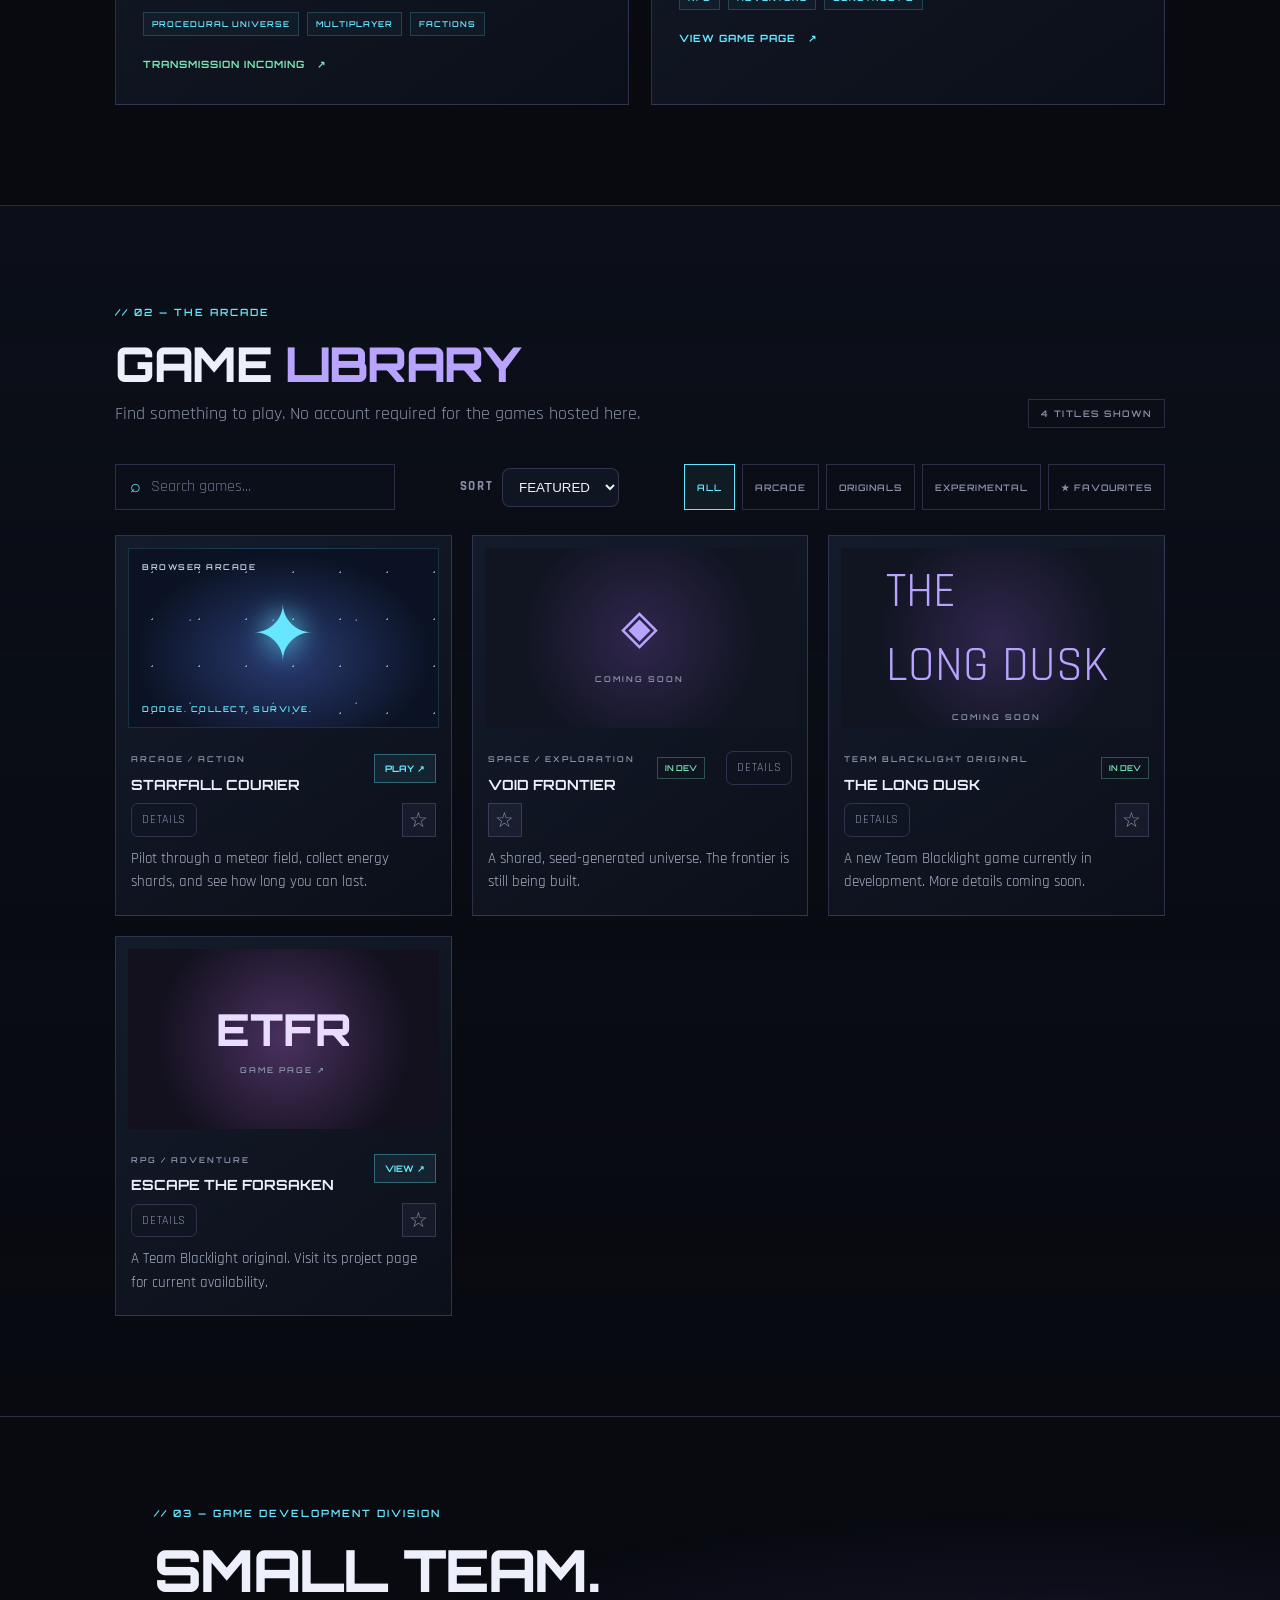
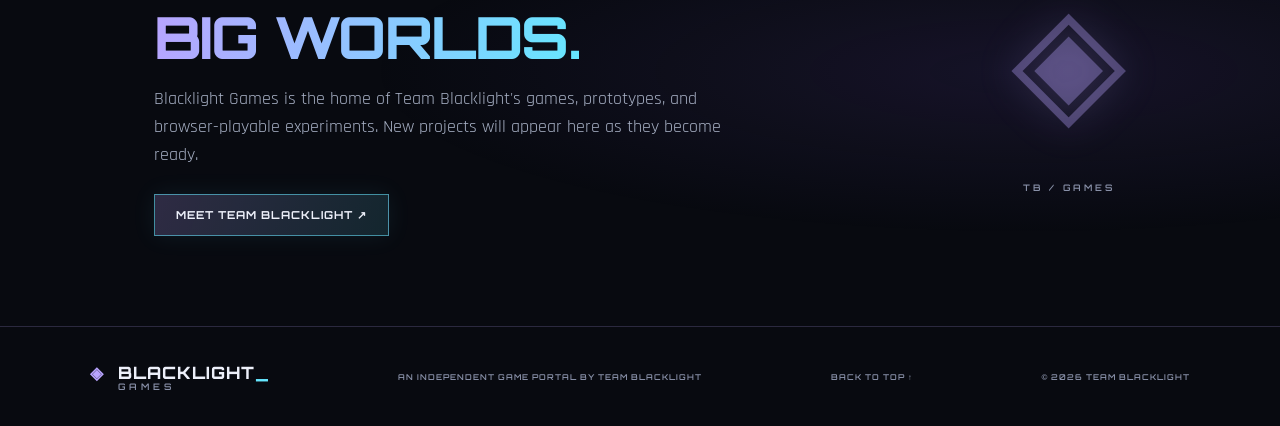
==== commit d2dcdf96: "Add The Long Dusk to game library" ====
--- a/games/index.html
+++ b/games/index.html
@@ -79,6 +79,9 @@
         <article class="game-card coming-card" data-game-id="void-frontier" data-category="original" data-search="void frontier space exploration mmo">
           <div class="coming-cover"><span>◈</span><small>COMING SOON</small></div><div class="game-details"><div><span class="game-type">SPACE / EXPLORATION</span><h3>VOID FRONTIER</h3></div><span class="status-pill">IN DEV</span></div><p class="game-description">A shared, seed-generated universe. The frontier is still being built.</p>
         </article>
+        <article class="game-card coming-card" data-game-id="the-long-dusk" data-category="original" data-search="the long dusk long dusk team blacklight original">
+          <div class="coming-cover dusk-mini"><span>THE<br>LONG DUSK</span><small>COMING SOON</small></div><div class="game-details"><div><span class="game-type">TEAM BLACKLIGHT ORIGINAL</span><h3>THE LONG DUSK</h3></div><span class="status-pill">IN DEV</span></div><p class="game-description">A new Team Blacklight game currently in development. More details coming soon.</p>
+        </article>
         <article class="game-card coming-card" data-game-id="escape-the-forsaken" data-category="original" data-search="escape forsaken etfr rpg adventure">
           <a class="coming-cover etfr-mini" href="https://innygr.itch.io/escape-the-forsaken" target="_blank" rel="noopener noreferrer"><span>ETFR</span><small>GAME PAGE ↗</small></a><div class="game-details"><div><span class="game-type">RPG / ADVENTURE</span><h3>ESCAPE THE FORSAKEN</h3></div><a class="play-button" href="https://innygr.itch.io/escape-the-forsaken" target="_blank" rel="noopener noreferrer">VIEW ↗</a></div><p class="game-description">A Team Blacklight original. Visit its project page for current availability.</p>
         </article>
--- a/games/style.css
+++ b/games/style.css
@@ -21,3 +21,23 @@
 .recent-arrow{position:absolute;right:16px;bottom:14px;color:var(--cyan);font-size:19px}
 @media(max-width:900px){.recent-grid{grid-template-columns:repeat(2,minmax(0,1fr))}}
 @media(max-width:520px){.recent-grid{grid-template-columns:1fr}.favourite-button{margin-left:auto}}
+
+
+/* Game profile dialog and library sorting */
+.sort-box{display:flex;align-items:center;gap:9px;color:var(--muted);font-size:.8rem;letter-spacing:.12em;font-weight:700}
+.sort-box select{background:var(--panel);border:1px solid var(--line);color:var(--text);padding:10px 12px;border-radius:8px}
+.details-button{background:transparent;border:1px solid var(--line);color:var(--muted);padding:7px 10px;border-radius:7px;font-size:.72rem;letter-spacing:.06em}
+.details-button:hover,.details-button:focus-visible{color:var(--cyan);border-color:var(--cyan)}
+.game-dialog{width:min(620px,calc(100% - 28px));max-height:90vh;overflow:auto;margin:auto;padding:28px;border:1px solid rgba(184,164,255,.4);border-radius:18px;background:linear-gradient(145deg,#151a2a,#090d16 75%);color:var(--text);box-shadow:0 25px 100px #000b}
+.game-dialog::backdrop{background:rgba(2,4,10,.82);backdrop-filter:blur(7px)}
+.dialog-close{display:block;margin-left:auto;border:1px solid var(--line);background:transparent;color:var(--text);width:38px;height:38px;border-radius:9px;font-size:1.5rem}
+.dialog-art{height:145px;display:grid;place-items:center;margin:4px 0 22px;border:1px solid var(--line);border-radius:12px;background:radial-gradient(ellipse,rgba(184,164,255,.2),transparent 70%),linear-gradient(135deg,#12182a,#080a10);font-family:Orbitron,sans-serif;font-size:3.5rem;color:var(--cyan);text-shadow:0 0 28px #66e7ff55}
+.game-dialog h2{font-family:Orbitron,sans-serif;font-size:clamp(1.35rem,4vw,2rem);margin:5px 0 12px}
+.game-dialog #dialog-description{color:#c1c7d8;font-size:1.12rem}
+.dialog-tags{display:flex;flex-wrap:wrap;gap:8px;margin:18px 0}
+.dialog-tags span{border:1px solid var(--line);border-radius:5px;padding:5px 8px;color:var(--purple);font-size:.75rem;letter-spacing:.07em}
+.dialog-actions{display:flex;flex-wrap:wrap;gap:10px;margin-top:20px}
+.dialog-actions .button{display:inline-flex;align-items:center;justify-content:center;border:1px solid var(--line)}
+.dialog-actions button{font-size:.8rem}
+.dialog-note{margin-top:18px;color:var(--muted);font-size:.92rem}
+@media(max-width:700px){.sort-box{width:100%;justify-content:flex-end}.game-dialog{padding:18px}.dialog-actions .button{width:100%}}
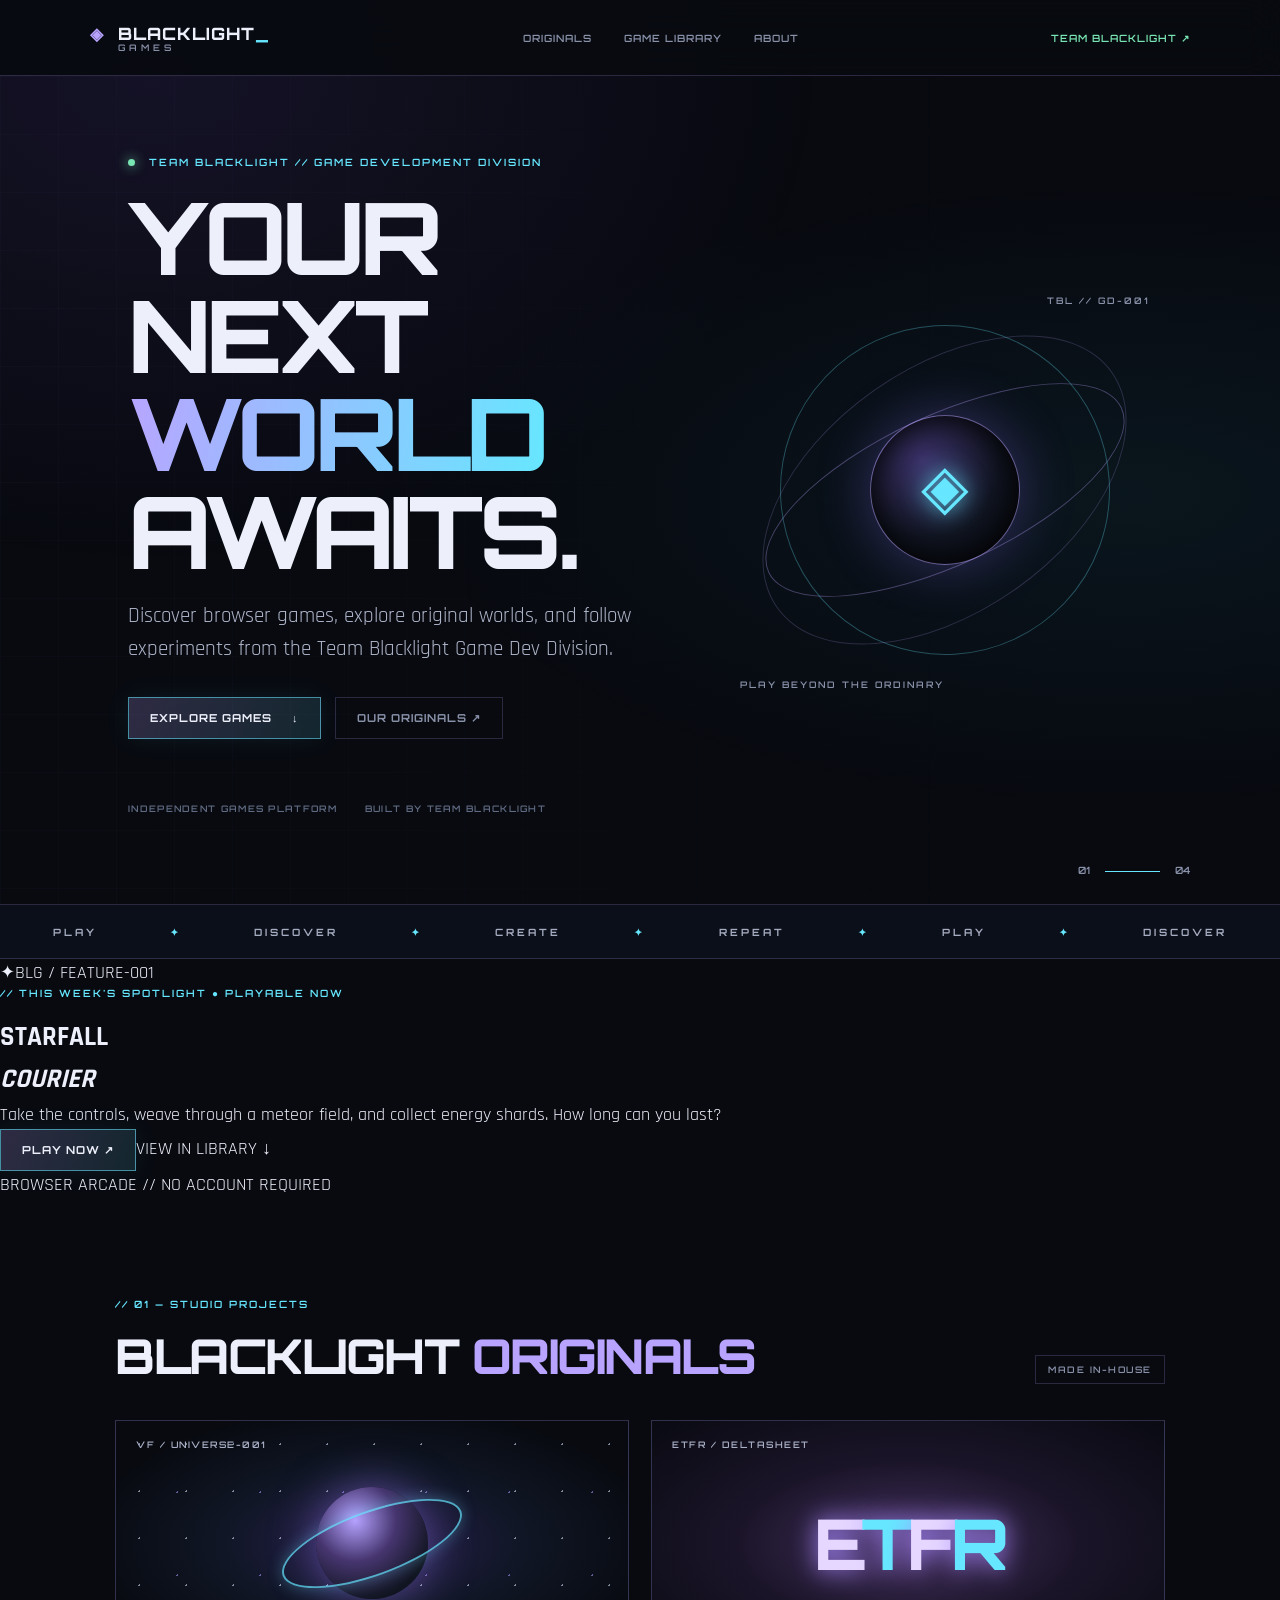
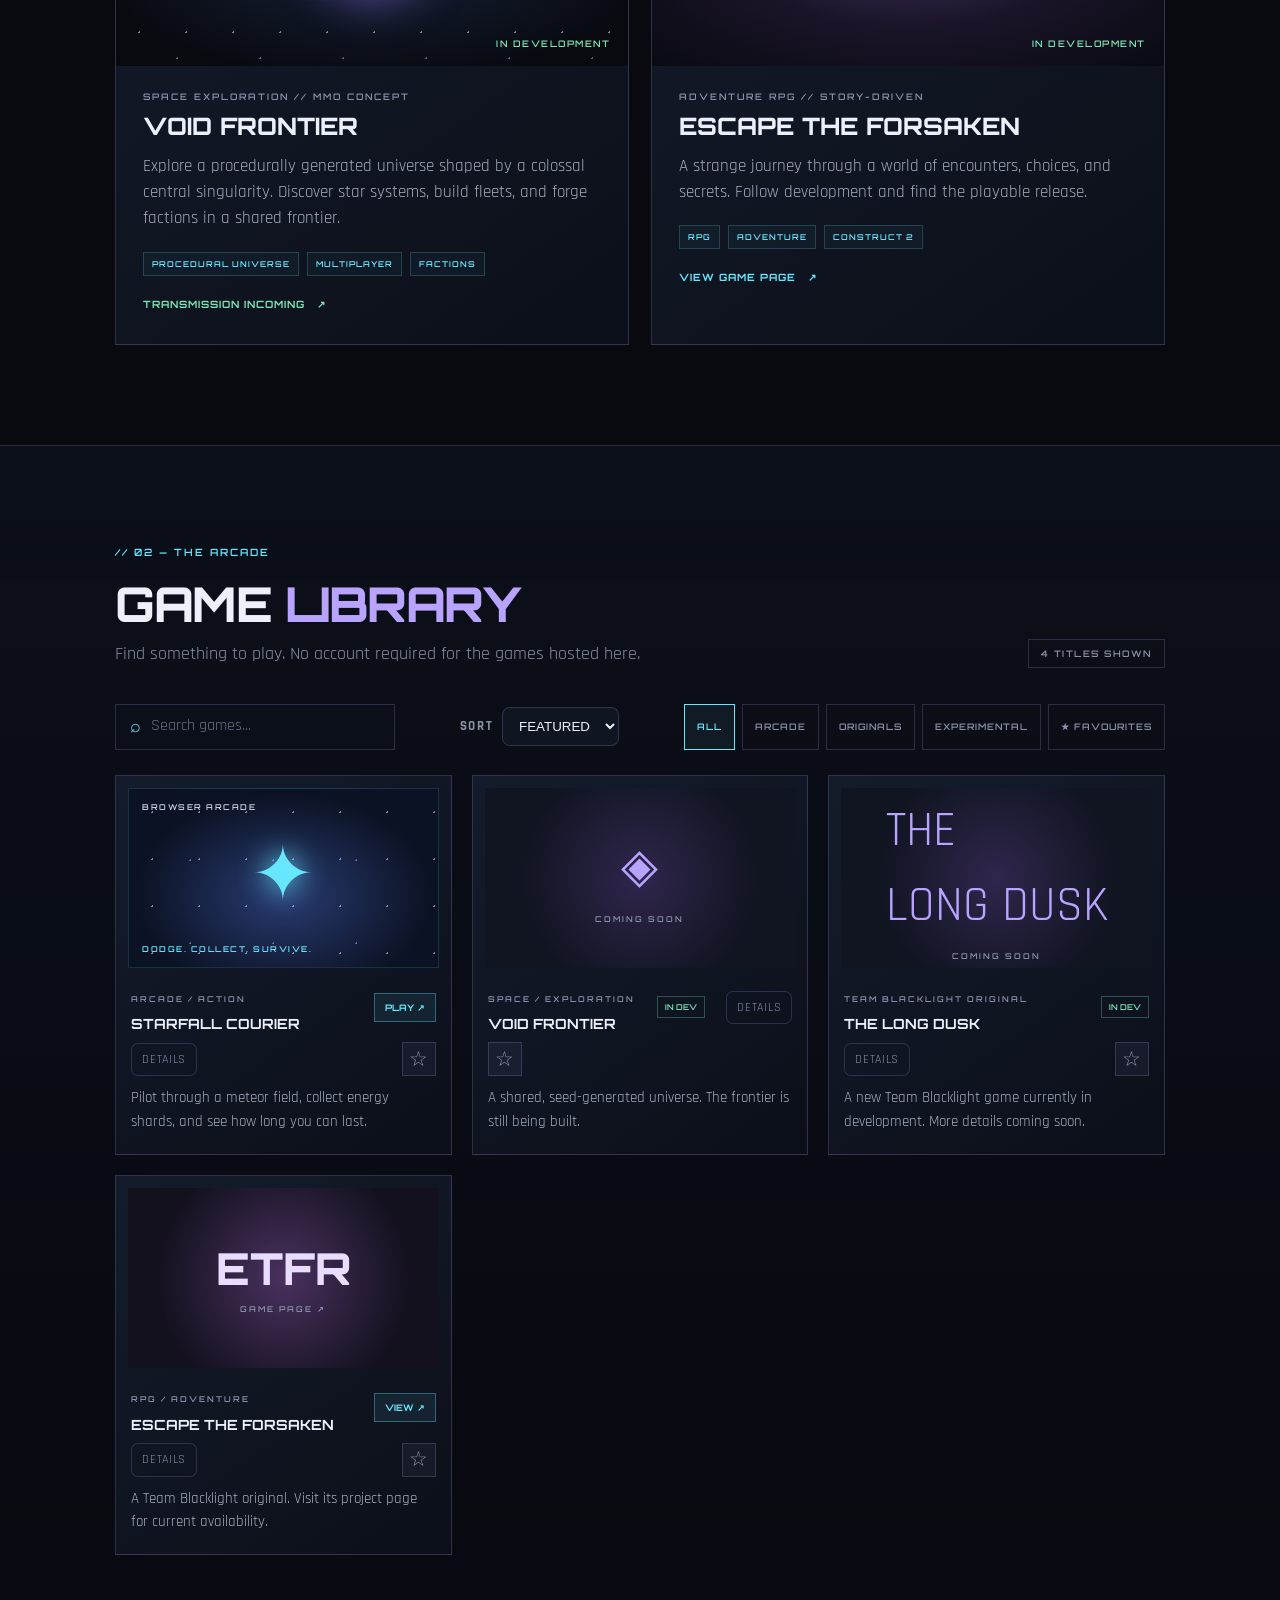
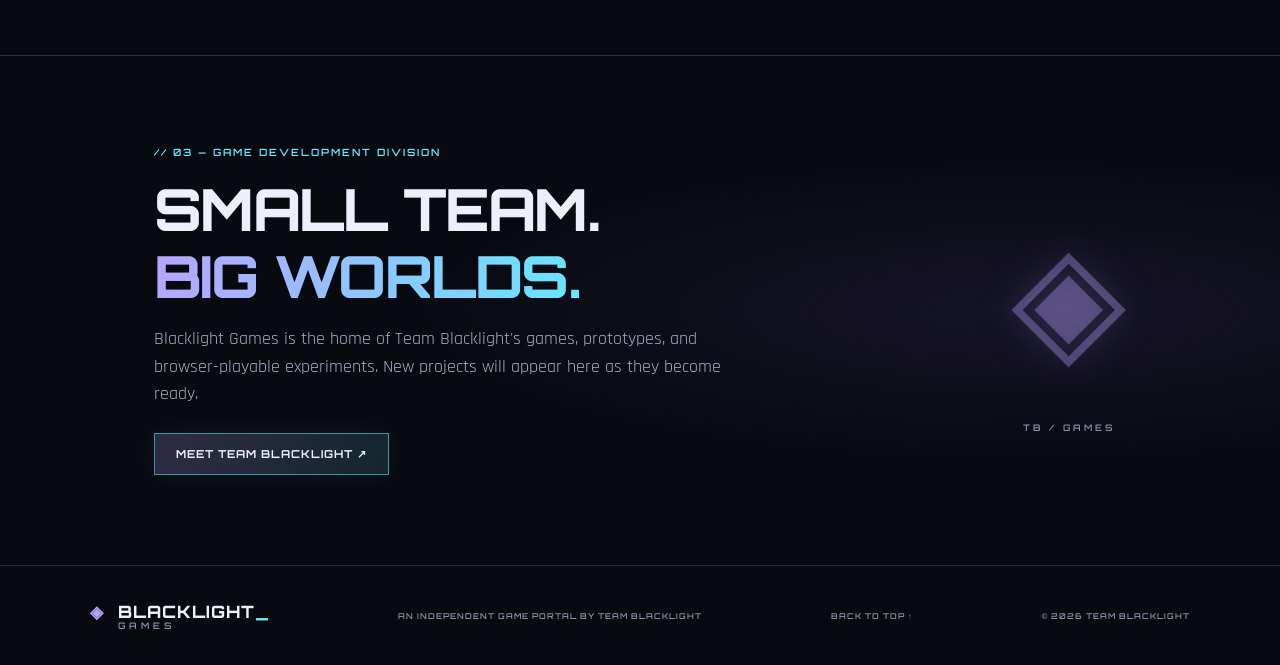
==== commit 8929a423: "Add featured game spotlight section" ====
--- a/games/index.html
+++ b/games/index.html
@@ -37,6 +37,17 @@
     </section>
 
     <section class="ticker" aria-label="Platform features"><span>PLAY</span><b>✦</b><span>DISCOVER</span><b>✦</b><span>CREATE</span><b>✦</b><span>REPEAT</span><b>✦</b><span>PLAY</span><b>✦</b><span>DISCOVER</span></section>
+
+    <section class="spotlight-section" aria-labelledby="spotlight-title">
+      <div class="spotlight-art" aria-hidden="true"><span class="spotlight-star">✦</span><span class="spotlight-orbit"></span><span class="spotlight-coordinate">BLG / FEATURE-001</span></div>
+      <div class="spotlight-copy">
+        <p class="eyebrow">// THIS WEEK'S SPOTLIGHT <span class="spotlight-live">● PLAYABLE NOW</span></p>
+        <h2 id="spotlight-title">STARFALL<br><em>COURIER</em></h2>
+        <p>Take the controls, weave through a meteor field, and collect energy shards. How long can you last?</p>
+        <div class="spotlight-actions"><a class="button primary" href="arcade/starfall-courier.html">PLAY NOW ↗</a><a class="spotlight-details" href="#library">VIEW IN LIBRARY ↓</a></div>
+        <span class="spotlight-foot">BROWSER ARCADE // NO ACCOUNT REQUIRED</span>
+      </div>
+    </section>
 
     <section class="section" id="originals">
       <div class="section-head"><div><p class="eyebrow">// 01 — STUDIO PROJECTS</p><h2>BLACKLIGHT <em>ORIGINALS</em></h2></div><span class="section-tag">MADE IN-HOUSE</span></div>
